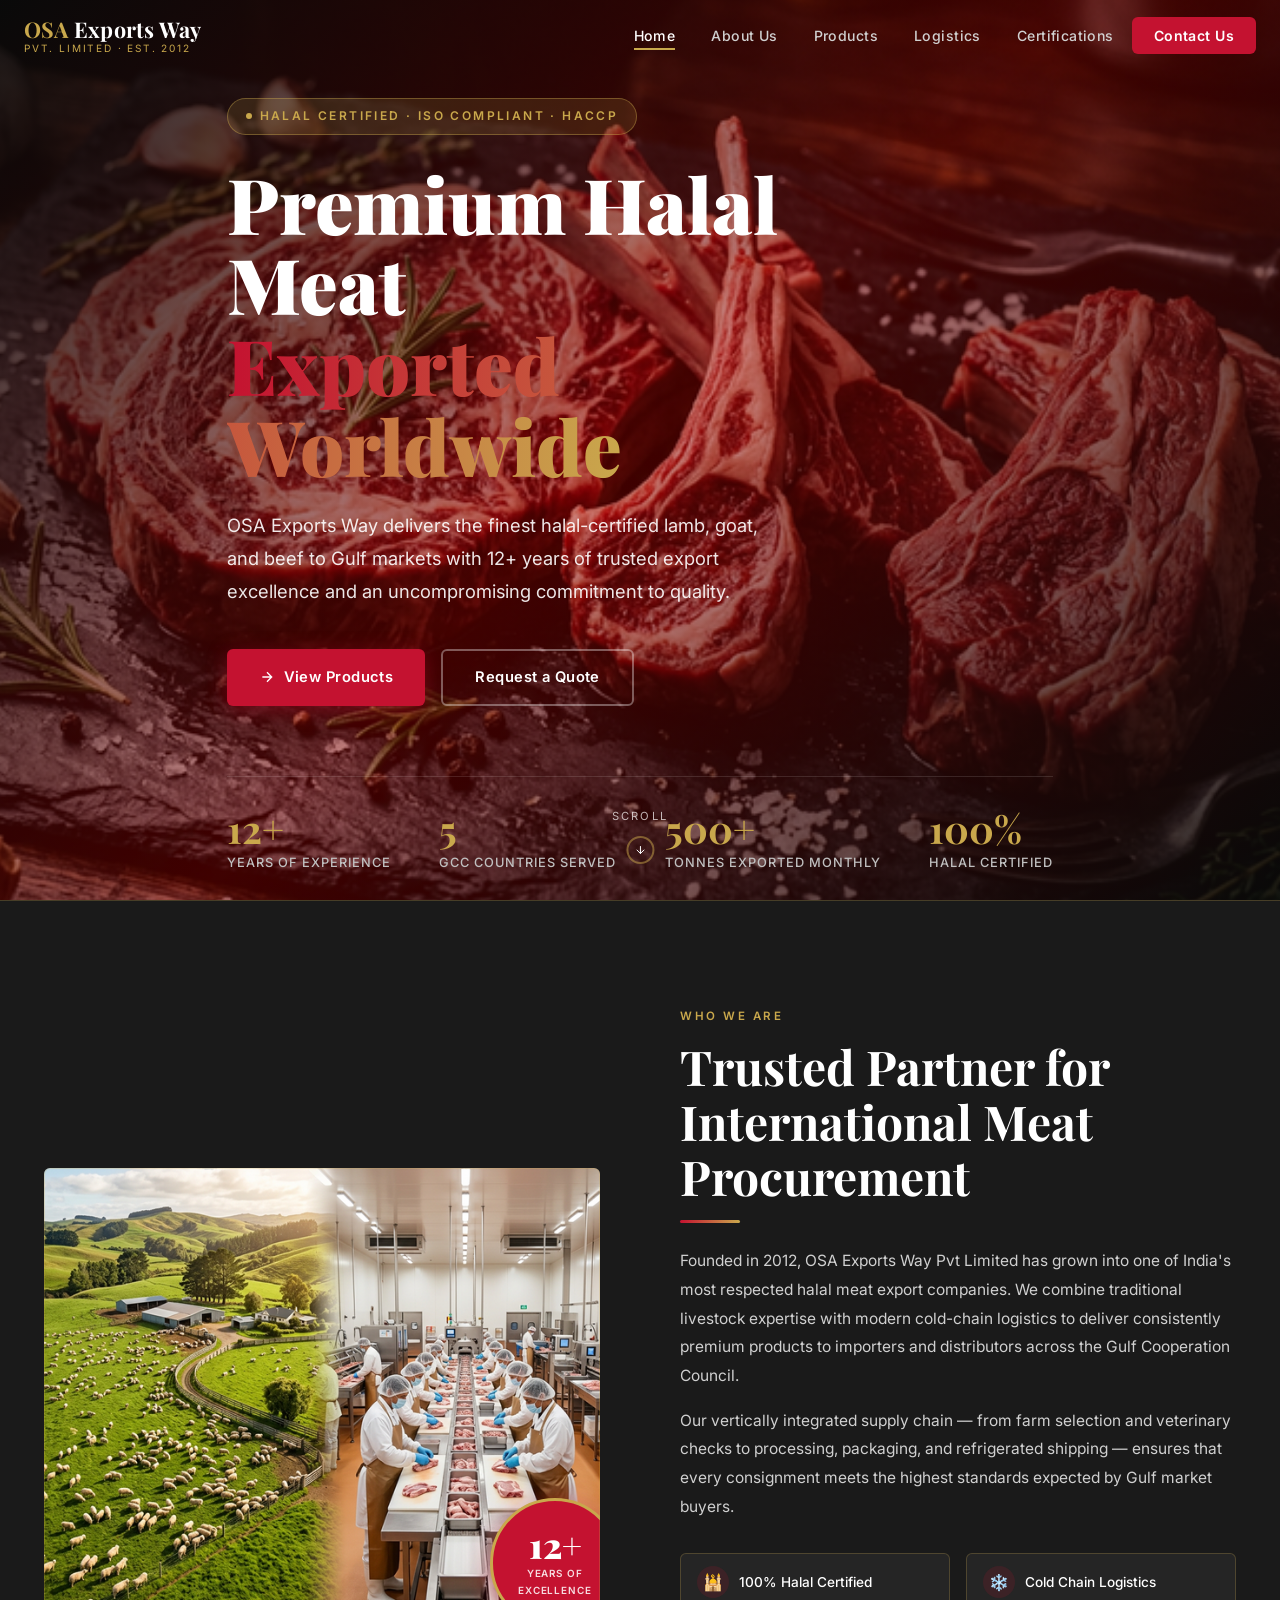
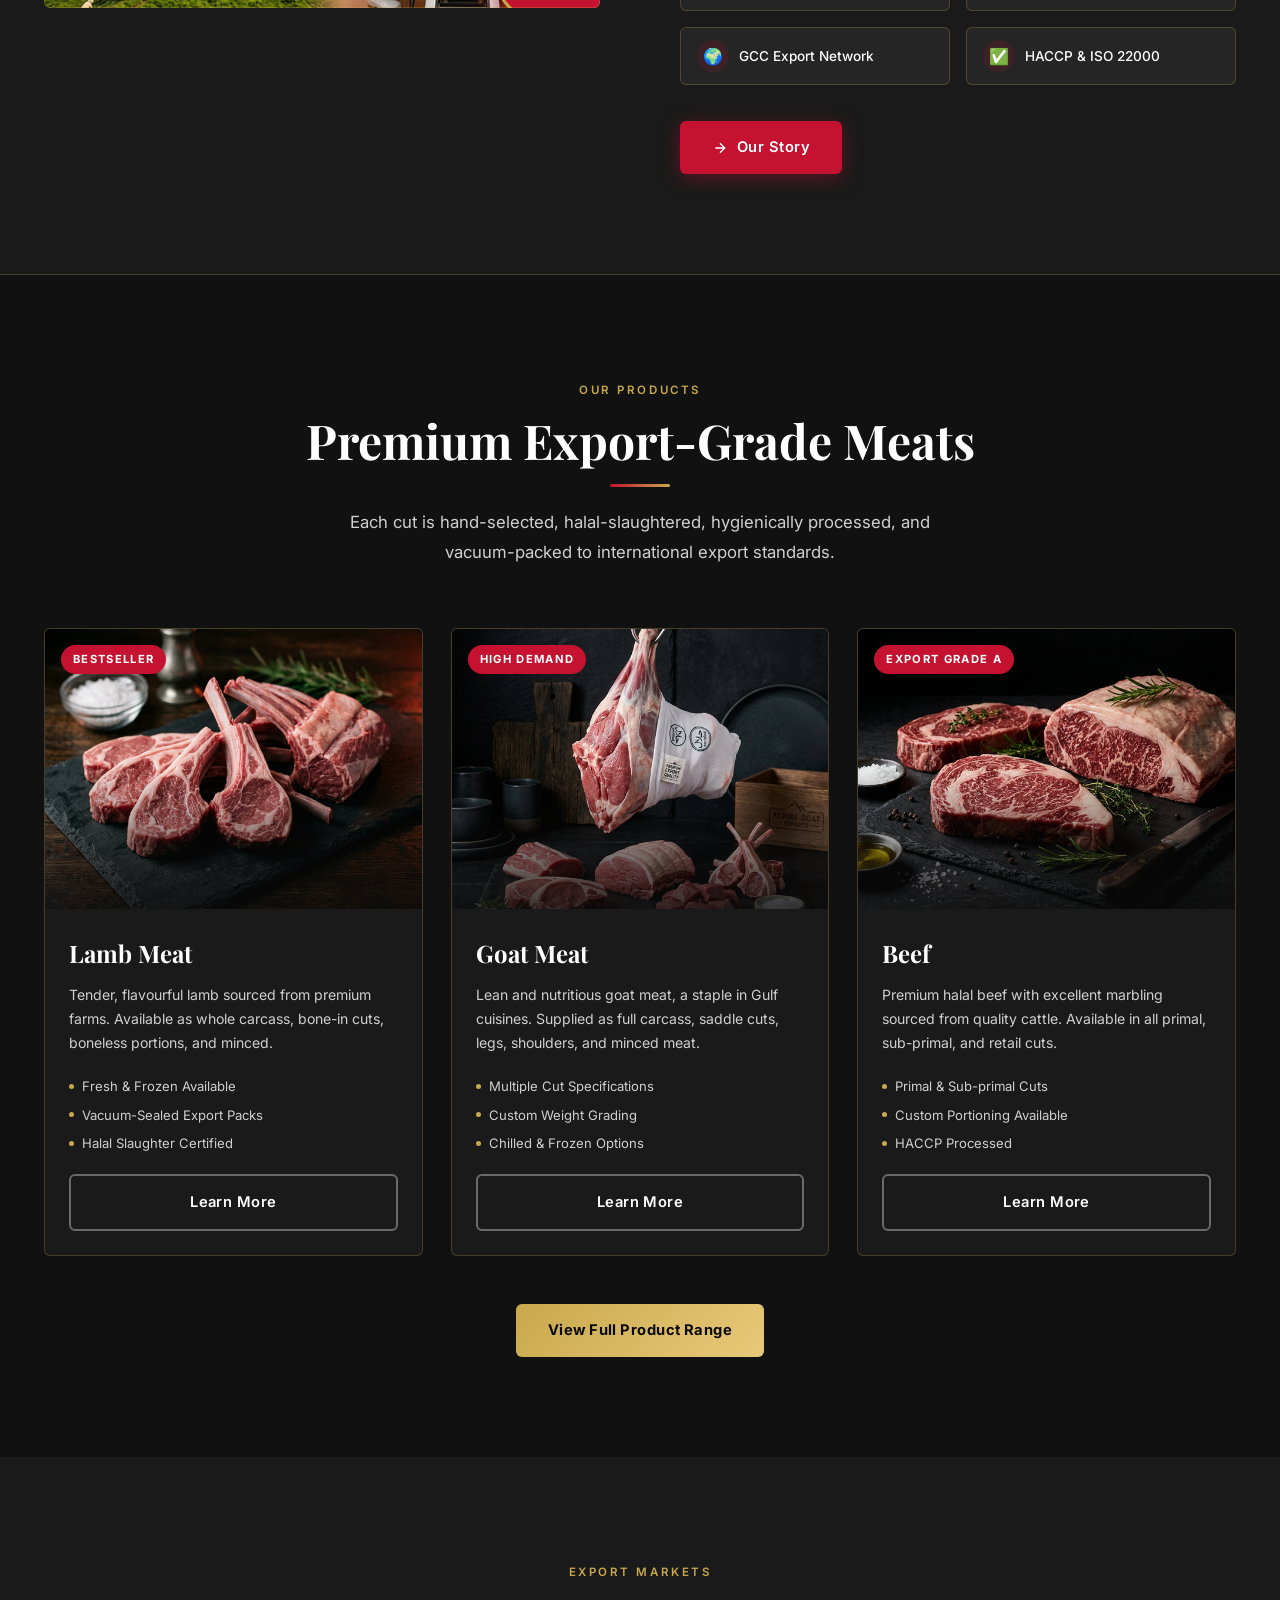
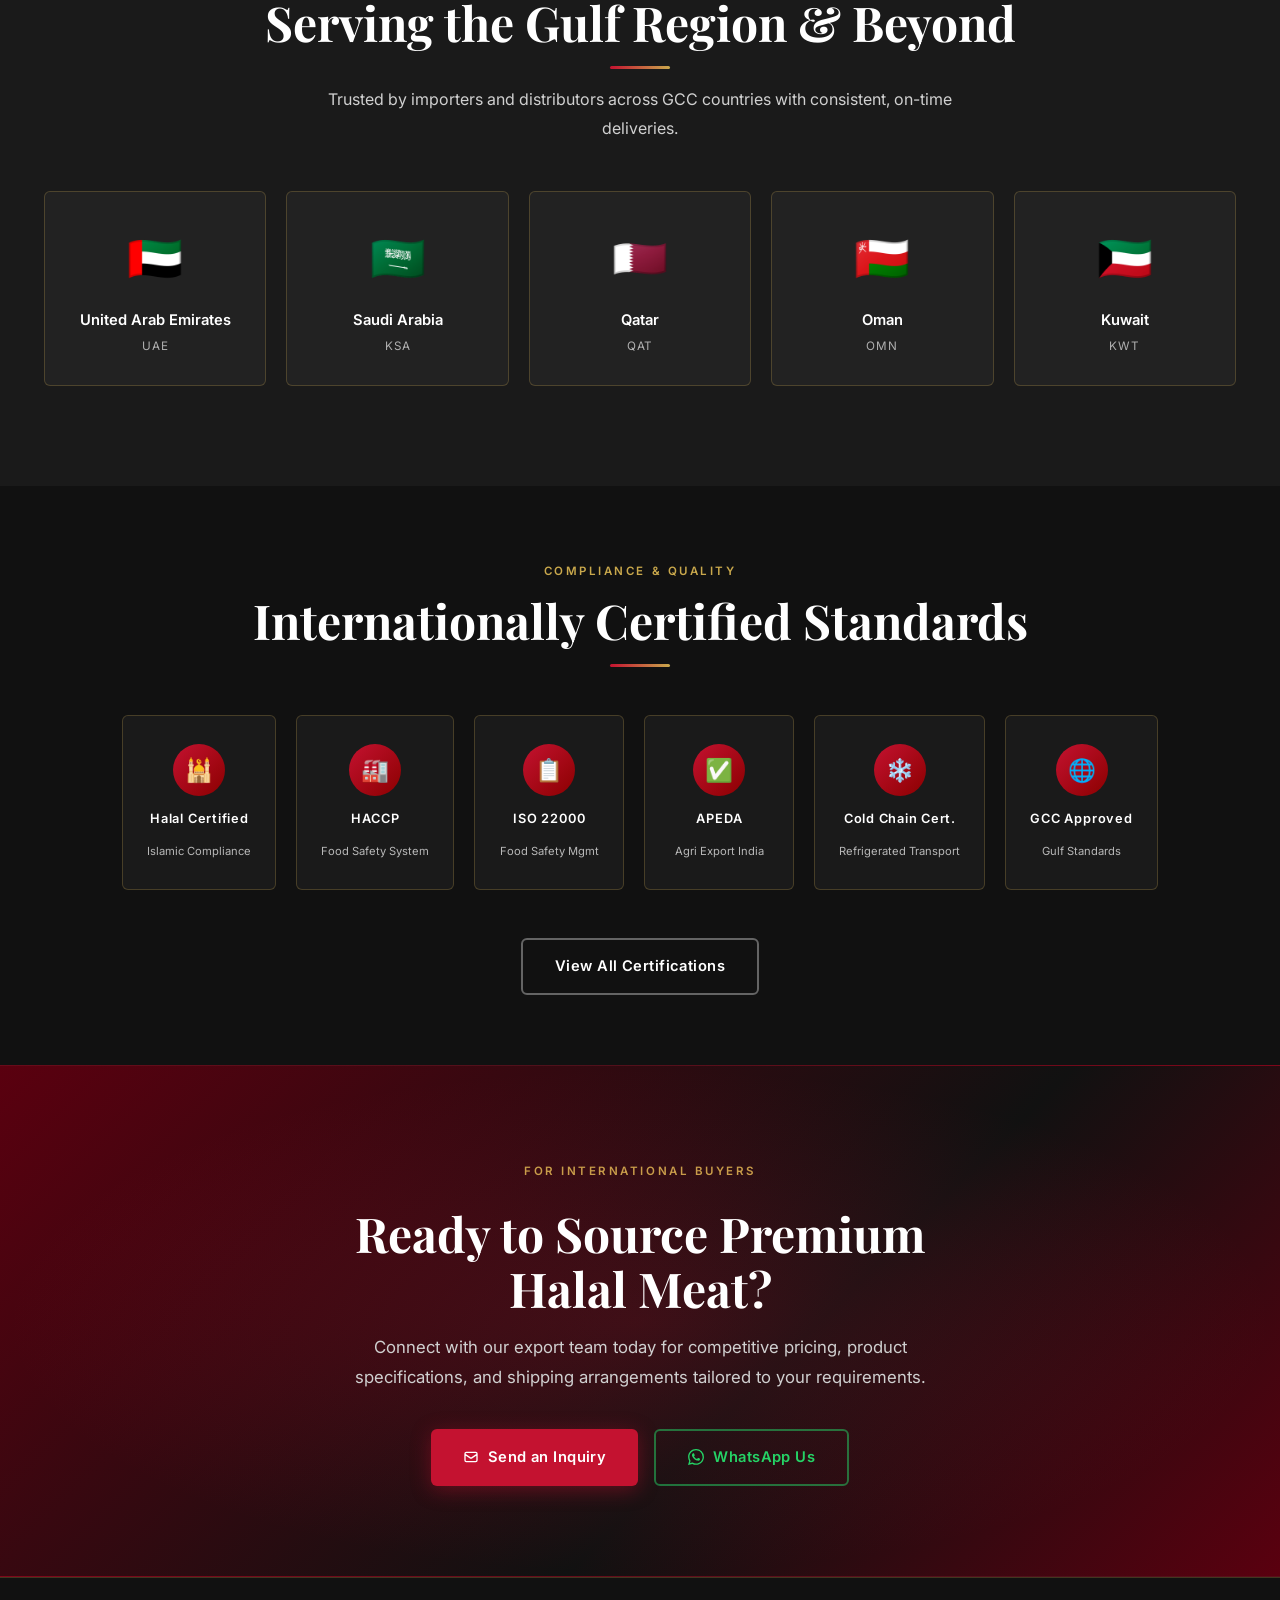
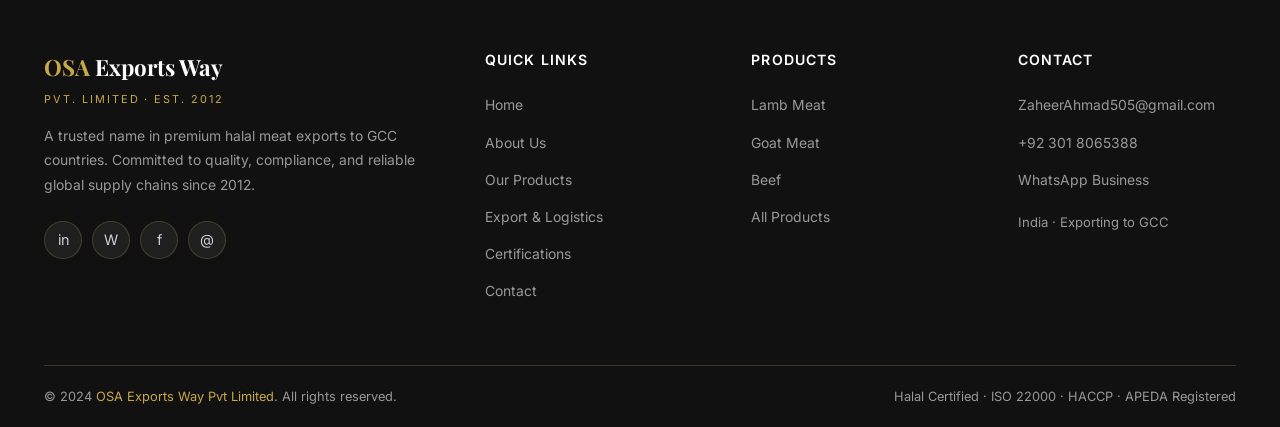
==== Site/index.html @ da5da412 "Add files via upload" ====
<!doctype html>
<html lang="en">
  <head>
    <meta charset="UTF-8" />
    <meta name="viewport" content="width=device-width, initial-scale=1.0" />
    <title>OSA Exports Way Pvt Limited — Premium Halal Meat Exporters</title>
    <meta
      name="description"
      content="OSA Exports Way Pvt Limited is a leading halal meat exporter supplying premium quality lamb, goat, and beef to UAE, Saudi Arabia, Qatar, Oman and Kuwait for over 12 years."
    />
    <meta
      name="keywords"
      content="halal meat export, lamb export, goat meat, beef export, meat exporter India, Gulf countries meat, UAE meat supplier, halal certified"
    />
    <link rel="canonical" href="https://osaexportsway.com/" />
    <link rel="stylesheet" href="css/style.css" />
  </head>
  <body>
    <!-- ══ NAVIGATION ══ -->
    <nav class="navbar" id="navbar">
      <div class="nav-inner">
        <a href="index.html" class="nav-logo">
          <span class="nav-logo-main"><span>OSA</span> Exports Way</span>
          <span class="nav-logo-sub">Pvt. Limited · Est. 2012</span>
        </a>
        <ul class="nav-links" id="navLinks">
          <li><a href="index.html" class="active">Home</a></li>
          <li><a href="about.html">About Us</a></li>
          <li><a href="products.html">Products</a></li>
          <li><a href="logistics.html">Logistics</a></li>
          <li><a href="certifications.html">Certifications</a></li>
          <li><a href="contact.html" class="nav-cta">Contact Us</a></li>
        </ul>
        <button
          class="nav-toggle"
          id="navToggle"
          aria-label="Toggle navigation"
        >
          <span></span><span></span><span></span>
        </button>
      </div>
    </nav>

    <!-- ══ HERO ══ -->
    <section class="hero" id="home">
      <div class="hero-bg"></div>
      <div class="hero-overlay"></div>
      <div class="hero-content">
        <div class="hero-badge">Halal Certified · ISO Compliant · HACCP</div>
        <h1 class="hero-title">
          Premium Halal Meat<br /><em>Exported Worldwide</em>
        </h1>
        <p class="hero-description">
          OSA Exports Way delivers the finest halal-certified lamb, goat, and
          beef to Gulf markets with 12+ years of trusted export excellence and
          an uncompromising commitment to quality.
        </p>
        <div class="hero-actions">
          <a href="products.html" class="btn btn-primary">
            <svg
              viewBox="0 0 24 24"
              fill="none"
              stroke="currentColor"
              stroke-width="2"
            >
              <path d="M5 12h14M12 5l7 7-7 7" />
            </svg>
            View Products
          </a>
          <a href="contact.html" class="btn btn-outline">Request a Quote</a>
        </div>
        <div class="hero-stats">
          <div>
            <div class="hero-stat-number">
              <span data-count="12" data-suffix="+">12+</span>
            </div>
            <div class="hero-stat-label">Years of Experience</div>
          </div>
          <div>
            <div class="hero-stat-number">
              <span data-count="5" data-suffix="">5</span>
            </div>
            <div class="hero-stat-label">GCC Countries Served</div>
          </div>
          <div>
            <div class="hero-stat-number">
              <span data-count="500" data-suffix="+">500+</span>
            </div>
            <div class="hero-stat-label">Tonnes Exported Monthly</div>
          </div>
          <div>
            <div class="hero-stat-number">
              <span data-count="100" data-suffix="%">100%</span>
            </div>
            <div class="hero-stat-label">Halal Certified</div>
          </div>
        </div>
      </div>
      <div class="hero-scroll">
        <span>Scroll</span>
        <div class="scroll-arrow">
          <svg viewBox="0 0 24 24">
            <path
              d="M12 5v14M5 12l7 7 7-7"
              stroke="currentColor"
              stroke-width="2"
              fill="none"
              stroke-linecap="round"
            />
          </svg>
        </div>
      </div>
    </section>

    <!-- ══ ABOUT STRIP ══ -->
    <section class="about-strip section-pad">
      <div class="container">
        <div class="about-strip-inner">
          <div class="about-strip-img fade-up">
            <img
              src="images/about.png"
              alt="OSA Exports Way livestock farm and processing facility"
              loading="lazy"
            />
            <div class="about-strip-badge">
              <div class="badge-number">12+</div>
              <div class="badge-text">Years of<br />Excellence</div>
            </div>
          </div>
          <div class="fade-up">
            <span class="section-label">Who We Are</span>
            <h2 class="section-title">
              Trusted Partner for International Meat Procurement
            </h2>
            <div class="gold-divider left"></div>
            <p
              style="
                margin-top: 24px;
                color: var(--light-gray);
                line-height: 1.85;
                font-size: 0.97rem;
              "
            >
              Founded in 2012, OSA Exports Way Pvt Limited has grown into one of
              India's most respected halal meat export companies. We combine
              traditional livestock expertise with modern cold-chain logistics
              to deliver consistently premium products to importers and
              distributors across the Gulf Cooperation Council.
            </p>
            <p
              style="
                margin-top: 16px;
                color: var(--light-gray);
                line-height: 1.85;
                font-size: 0.97rem;
              "
            >
              Our vertically integrated supply chain — from farm selection and
              veterinary checks to processing, packaging, and refrigerated
              shipping — ensures that every consignment meets the highest
              standards expected by Gulf market buyers.
            </p>
            <div class="about-strip-features" style="margin-top: 32px">
              <div class="feature-chip">
                <div class="feature-chip-icon">🕌</div>
                100% Halal Certified
              </div>
              <div class="feature-chip">
                <div class="feature-chip-icon">❄️</div>
                Cold Chain Logistics
              </div>
              <div class="feature-chip">
                <div class="feature-chip-icon">🌍</div>
                GCC Export Network
              </div>
              <div class="feature-chip">
                <div class="feature-chip-icon">✅</div>
                HACCP &amp; ISO 22000
              </div>
            </div>
            <a
              href="about.html"
              class="btn btn-primary"
              style="margin-top: 36px"
            >
              <svg
                viewBox="0 0 24 24"
                fill="none"
                stroke="currentColor"
                stroke-width="2"
                width="16"
                height="16"
              >
                <path d="M5 12h14M12 5l7 7-7 7" />
              </svg>
              Our Story
            </a>
          </div>
        </div>
      </div>
    </section>

    <!-- ══ PRODUCTS PREVIEW ══ -->
    <section class="products-section section-pad">
      <div class="container">
        <div class="text-center fade-up">
          <span class="section-label">Our Products</span>
          <h2 class="section-title">Premium Export-Grade Meats</h2>
          <div class="gold-divider"></div>
          <p class="section-subtitle">
            Each cut is hand-selected, halal-slaughtered, hygienically
            processed, and vacuum-packed to international export standards.
          </p>
        </div>
        <div class="products-grid">
          <div class="product-card fade-up">
            <div class="product-card-img">
              <img
                src="images/product_lamb.png"
                alt="Premium Export Lamb Meat"
                loading="lazy"
              />
              <div class="product-card-overlay"></div>
              <div class="product-card-tag">Bestseller</div>
            </div>
            <div class="product-card-body">
              <h3 class="product-card-title">Lamb Meat</h3>
              <p class="product-card-desc">
                Tender, flavourful lamb sourced from premium farms. Available as
                whole carcass, bone-in cuts, boneless portions, and minced.
              </p>
              <div class="product-card-specs">
                <div class="spec-item">
                  <div class="spec-dot"></div>
                  Fresh &amp; Frozen Available
                </div>
                <div class="spec-item">
                  <div class="spec-dot"></div>
                  Vacuum-Sealed Export Packs
                </div>
                <div class="spec-item">
                  <div class="spec-dot"></div>
                  Halal Slaughter Certified
                </div>
              </div>
              <a
                href="products.html#lamb"
                class="btn btn-outline"
                style="width: 100%; justify-content: center"
                >Learn More</a
              >
            </div>
          </div>
          <div class="product-card fade-up">
            <div class="product-card-img">
              <img
                src="images/product_goat.png"
                alt="Premium Export Goat Meat"
                loading="lazy"
              />
              <div class="product-card-overlay"></div>
              <div class="product-card-tag">High Demand</div>
            </div>
            <div class="product-card-body">
              <h3 class="product-card-title">Goat Meat</h3>
              <p class="product-card-desc">
                Lean and nutritious goat meat, a staple in Gulf cuisines.
                Supplied as full carcass, saddle cuts, legs, shoulders, and
                minced meat.
              </p>
              <div class="product-card-specs">
                <div class="spec-item">
                  <div class="spec-dot"></div>
                  Multiple Cut Specifications
                </div>
                <div class="spec-item">
                  <div class="spec-dot"></div>
                  Custom Weight Grading
                </div>
                <div class="spec-item">
                  <div class="spec-dot"></div>
                  Chilled &amp; Frozen Options
                </div>
              </div>
              <a
                href="products.html#goat"
                class="btn btn-outline"
                style="width: 100%; justify-content: center"
                >Learn More</a
              >
            </div>
          </div>
          <div class="product-card fade-up">
            <div class="product-card-img">
              <img
                src="images/product_beef.png"
                alt="Premium Export Beef"
                loading="lazy"
              />
              <div class="product-card-overlay"></div>
              <div class="product-card-tag">Export Grade A</div>
            </div>
            <div class="product-card-body">
              <h3 class="product-card-title">Beef</h3>
              <p class="product-card-desc">
                Premium halal beef with excellent marbling sourced from quality
                cattle. Available in all primal, sub-primal, and retail cuts.
              </p>
              <div class="product-card-specs">
                <div class="spec-item">
                  <div class="spec-dot"></div>
                  Primal &amp; Sub-primal Cuts
                </div>
                <div class="spec-item">
                  <div class="spec-dot"></div>
                  Custom Portioning Available
                </div>
                <div class="spec-item">
                  <div class="spec-dot"></div>
                  HACCP Processed
                </div>
              </div>
              <a
                href="products.html#beef"
                class="btn btn-outline"
                style="width: 100%; justify-content: center"
                >Learn More</a
              >
            </div>
          </div>
        </div>
        <div class="text-center" style="margin-top: 48px">
          <a href="products.html" class="btn btn-gold"
            >View Full Product Range</a
          >
        </div>
      </div>
    </section>

    <!-- ══ EXPORT DESTINATIONS ══ -->
    <section class="destinations-section section-pad">
      <div class="container">
        <div class="text-center fade-up">
          <span class="section-label">Export Markets</span>
          <h2 class="section-title">Serving the Gulf Region &amp; Beyond</h2>
          <div class="gold-divider"></div>
          <p
            class="section-subtitle destinations-intro"
            style="margin-top: 16px"
          >
            Trusted by importers and distributors across GCC countries with
            consistent, on-time deliveries.
          </p>
        </div>
        <div class="destinations-grid">
          <div class="dest-card fade-up">
            <div class="dest-flag">🇦🇪</div>
            <div class="dest-name">United Arab Emirates</div>
            <div class="dest-label">UAE</div>
          </div>
          <div class="dest-card fade-up">
            <div class="dest-flag">🇸🇦</div>
            <div class="dest-name">Saudi Arabia</div>
            <div class="dest-label">KSA</div>
          </div>
          <div class="dest-card fade-up">
            <div class="dest-flag">🇶🇦</div>
            <div class="dest-name">Qatar</div>
            <div class="dest-label">QAT</div>
          </div>
          <div class="dest-card fade-up">
            <div class="dest-flag">🇴🇲</div>
            <div class="dest-name">Oman</div>
            <div class="dest-label">OMN</div>
          </div>
          <div class="dest-card fade-up">
            <div class="dest-flag">🇰🇼</div>
            <div class="dest-name">Kuwait</div>
            <div class="dest-label">KWT</div>
          </div>
        </div>
      </div>
    </section>

    <!-- ══ CERTIFICATIONS ══ -->
    <section class="certs-strip">
      <div class="container">
        <div class="text-center fade-up">
          <span class="section-label">Compliance &amp; Quality</span>
          <h2 class="section-title">Internationally Certified Standards</h2>
          <div class="gold-divider"></div>
        </div>
        <div class="certs-items">
          <div class="cert-item fade-up">
            <div class="cert-icon">🕌</div>
            <div class="cert-name">Halal Certified</div>
            <div class="cert-sub">Islamic Compliance</div>
          </div>
          <div class="cert-item fade-up">
            <div class="cert-icon">🏭</div>
            <div class="cert-name">HACCP</div>
            <div class="cert-sub">Food Safety System</div>
          </div>
          <div class="cert-item fade-up">
            <div class="cert-icon">📋</div>
            <div class="cert-name">ISO 22000</div>
            <div class="cert-sub">Food Safety Mgmt</div>
          </div>
          <div class="cert-item fade-up">
            <div class="cert-icon">✅</div>
            <div class="cert-name">APEDA</div>
            <div class="cert-sub">Agri Export India</div>
          </div>
          <div class="cert-item fade-up">
            <div class="cert-icon">❄️</div>
            <div class="cert-name">Cold Chain Cert.</div>
            <div class="cert-sub">Refrigerated Transport</div>
          </div>
          <div class="cert-item fade-up">
            <div class="cert-icon">🌐</div>
            <div class="cert-name">GCC Approved</div>
            <div class="cert-sub">Gulf Standards</div>
          </div>
        </div>
        <div class="text-center" style="margin-top: 48px">
          <a href="certifications.html" class="btn btn-outline"
            >View All Certifications</a
          >
        </div>
      </div>
    </section>

    <!-- ══ CTA BANNER ══ -->
    <section class="cta-banner">
      <div class="container">
        <span class="section-label">For International Buyers</span>
        <h2 class="section-title" style="max-width: 640px; margin: 12px auto 0">
          Ready to Source Premium Halal Meat?
        </h2>
        <p class="section-subtitle" style="margin-top: 16px">
          Connect with our export team today for competitive pricing, product
          specifications, and shipping arrangements tailored to your
          requirements.
        </p>
        <div class="cta-actions">
          <a href="contact.html" class="btn btn-primary">
            <svg
              viewBox="0 0 24 24"
              fill="none"
              stroke="currentColor"
              stroke-width="2"
              width="16"
              height="16"
            >
              <path
                d="M3 8l7.89 5.26a2 2 0 002.22 0L21 8M5 19h14a2 2 0 002-2V7a2 2 0 00-2-2H5a2 2 0 00-2 2v10a2 2 0 002 2z"
              />
            </svg>
            Send an Inquiry
          </a>
          <a
            href="https://wa.me/923018065388"
            target="_blank"
            rel="noopener"
            class="btn btn-outline"
            style="border-color: rgba(37, 211, 102, 0.5); color: #25d366"
          >
            <svg viewBox="0 0 24 24" fill="currentColor" width="16" height="16">
              <path
                d="M17.472 14.382c-.297-.149-1.758-.867-2.03-.967-.273-.099-.471-.148-.67.15-.197.297-.767.966-.94 1.164-.173.199-.347.223-.644.075-.297-.15-1.255-.463-2.39-1.475-.883-.788-1.48-1.761-1.653-2.059-.173-.297-.018-.458.13-.606.134-.133.298-.347.446-.52.149-.174.198-.298.298-.497.099-.198.05-.371-.025-.52-.075-.149-.669-1.612-.916-2.207-.242-.579-.487-.5-.669-.51a12.8 12.8 0 00-.57-.01c-.198 0-.52.074-.792.372-.272.297-1.04 1.016-1.04 2.479 0 1.462 1.065 2.875 1.213 3.074.149.198 2.096 3.2 5.077 4.487.709.306 1.262.489 1.694.625.712.227 1.36.195 1.871.118.571-.085 1.758-.719 2.006-1.413.248-.694.248-1.289.173-1.413-.074-.124-.272-.198-.57-.347m-5.421 7.403h-.004a9.87 9.87 0 01-5.031-1.378l-.361-.214-3.741.982.998-3.648-.235-.374a9.86 9.86 0 01-1.51-5.26c.001-5.45 4.436-9.884 9.888-9.884 2.64 0 5.122 1.03 6.988 2.898a9.825 9.825 0 012.893 6.994c-.003 5.45-4.437 9.884-9.885 9.884m8.413-18.297A11.815 11.815 0 0012.05 0C5.495 0 .16 5.335.157 11.892c0 2.096.547 4.142 1.588 5.945L.057 24l6.305-1.654a11.882 11.882 0 005.683 1.448h.005c6.554 0 11.89-5.335 11.893-11.893a11.821 11.821 0 00-3.48-8.413z"
              />
            </svg>
            WhatsApp Us
          </a>
        </div>
      </div>
    </section>

    <!-- ══ FOOTER ══ -->
    <footer class="footer">
      <div class="container">
        <div class="footer-grid">
          <div>
            <div class="footer-brand-name"><span>OSA</span> Exports Way</div>
            <div class="footer-brand-tag">Pvt. Limited · Est. 2012</div>
            <p class="footer-brand-desc">
              A trusted name in premium halal meat exports to GCC countries.
              Committed to quality, compliance, and reliable global supply
              chains since 2012.
            </p>
            <div class="footer-social">
              <a href="#" class="social-btn" aria-label="LinkedIn">in</a>
              <a href="#" class="social-btn" aria-label="WhatsApp">W</a>
              <a href="#" class="social-btn" aria-label="Facebook">f</a>
              <a href="#" class="social-btn" aria-label="Email">@</a>
            </div>
          </div>
          <div>
            <div class="footer-col-title">Quick Links</div>
            <ul class="footer-col-links">
              <li><a href="index.html">Home</a></li>
              <li><a href="about.html">About Us</a></li>
              <li><a href="products.html">Our Products</a></li>
              <li><a href="logistics.html">Export &amp; Logistics</a></li>
              <li><a href="certifications.html">Certifications</a></li>
              <li><a href="contact.html">Contact</a></li>
            </ul>
          </div>
          <div>
            <div class="footer-col-title">Products</div>
            <ul class="footer-col-links">
              <li><a href="products.html#lamb">Lamb Meat</a></li>
              <li><a href="products.html#goat">Goat Meat</a></li>
              <li><a href="products.html#beef">Beef</a></li>
              <li><a href="products.html">All Products</a></li>
            </ul>
          </div>
          <div>
            <div class="footer-col-title">Contact</div>
            <ul class="footer-col-links">
              <li>
                <a href="mailto:ZaheerAhmad505@gmail.com"
                  >ZaheerAhmad505@gmail.com</a
                >
              </li>
              <li><a href="tel:+923018065388">+92 301 8065388</a></li>
              <li>
                <a
                  href="https://wa.me/923018065388"
                  target="_blank"
                  rel="noopener"
                  >WhatsApp Business</a
                >
              </li>
              <li
                style="color: var(--gray); font-size: 0.82rem; margin-top: 8px"
              >
                India · Exporting to GCC
              </li>
            </ul>
          </div>
        </div>
        <div class="footer-bottom">
          <div class="footer-bottom-text">
            © 2024 <span>OSA Exports Way Pvt Limited</span>. All rights
            reserved.
          </div>
          <div class="footer-bottom-text">
            Halal Certified · ISO 22000 · HACCP · APEDA Registered
          </div>
        </div>
      </div>
    </footer>

    <script src="js/main.js"></script>
  </body>
</html>
---- Site/css/style.css ----
/* ============================================================
   OSA EXPORTS WAY PVT LIMITED — Master Stylesheet
   Colors: Deep Red #8B0000 / #C41230, Black #0A0A0A,
           White #FFFFFF, Gold #C9A84C
   ============================================================ */

/* ── Google Fonts ── */
@import url('https://fonts.googleapis.com/css2?family=Playfair+Display:wght@400;600;700;900&family=Inter:wght@300;400;500;600;700&display=swap');

/* ── CSS Variables ── */
:root {
  --red:        #C41230;
  --red-dark:   #8B0000;
  --red-deeper: #5a000f;
  --gold:       #C9A84C;
  --gold-light: #e8c97a;
  --black:      #0A0A0A;
  --dark:       #111111;
  --dark2:      #1a1a1a;
  --dark3:      #222222;
  --mid:        #333333;
  --gray:       #999999;
  --light-gray: #d0d0d0;
  --white:      #FFFFFF;
  --off-white:  #f8f5f0;
  --border:     rgba(201,168,76,0.25);

  --font-display: 'Playfair Display', Georgia, serif;
  --font-body:    'Inter', sans-serif;

  --transition:   0.35s cubic-bezier(0.4, 0, 0.2, 1);
  --shadow-lg:    0 20px 60px rgba(0,0,0,0.5);
  --shadow-card:  0 8px 32px rgba(0,0,0,0.35);
  --radius:       6px;
  --max-width:    1240px;
}

/* ── Reset & Base ── */
*, *::before, *::after { box-sizing: border-box; margin: 0; padding: 0; }
html { scroll-behavior: smooth; font-size: 16px; }
body {
  font-family: var(--font-body);
  background: var(--black);
  color: var(--white);
  line-height: 1.7;
  overflow-x: hidden;
}
img { display: block; max-width: 100%; }
a { text-decoration: none; color: inherit; }
ul { list-style: none; }
button { border: none; cursor: pointer; font-family: inherit; }
input, textarea, select { font-family: inherit; }

/* ── Scrollbar ── */
::-webkit-scrollbar { width: 6px; }
::-webkit-scrollbar-track { background: var(--dark); }
::-webkit-scrollbar-thumb { background: var(--red); border-radius: 3px; }

/* ── Selection ── */
::selection { background: var(--red); color: var(--white); }

/* ── Utility ── */
.container { max-width: var(--max-width); margin: 0 auto; padding: 0 24px; }
.section-pad { padding: 100px 0; }
.section-pad-sm { padding: 60px 0; }
.text-center { text-align: center; }
.text-gold { color: var(--gold); }
.text-red { color: var(--red); }
.sr-only { position: absolute; width: 1px; height: 1px; overflow: hidden; clip: rect(0,0,0,0); }

/* ── Gold Divider ── */
.gold-divider {
  width: 60px; height: 3px;
  background: linear-gradient(90deg, var(--red), var(--gold));
  margin: 16px auto 0;
  border-radius: 2px;
}
.gold-divider.left { margin: 16px 0 0; }

/* ── Section Headers ── */
.section-label {
  display: inline-block;
  font-size: 0.72rem;
  font-weight: 600;
  letter-spacing: 0.22em;
  text-transform: uppercase;
  color: var(--gold);
  margin-bottom: 12px;
}
.section-title {
  font-family: var(--font-display);
  font-size: clamp(2rem, 4vw, 3rem);
  font-weight: 700;
  line-height: 1.15;
  color: var(--white);
}
.section-subtitle {
  font-size: 1.05rem;
  color: var(--light-gray);
  max-width: 640px;
  margin: 20px auto 0;
  line-height: 1.8;
}

/* ─────────────────────────────────────────
   NAVIGATION
────────────────────────────────────────── */
.navbar {
  position: fixed; top: 0; left: 0; right: 0; z-index: 1000;
  padding: 0 24px;
  transition: background var(--transition), box-shadow var(--transition);
}
.navbar.scrolled {
  background: rgba(10,10,10,0.97);
  box-shadow: 0 2px 20px rgba(0,0,0,0.5);
  backdrop-filter: blur(12px);
}
.nav-inner {
  max-width: var(--max-width);
  margin: 0 auto;
  display: flex;
  align-items: center;
  justify-content: space-between;
  height: 72px;
}
.nav-logo {
  display: flex; flex-direction: column;
  line-height: 1;
}
.nav-logo-main {
  font-family: var(--font-display);
  font-size: 1.35rem;
  font-weight: 700;
  color: var(--white);
  letter-spacing: 0.01em;
}
.nav-logo-main span { color: var(--gold); }
.nav-logo-sub {
  font-size: 0.63rem;
  letter-spacing: 0.18em;
  text-transform: uppercase;
  color: var(--gold);
  margin-top: 3px;
}
.nav-links {
  display: flex; gap: 0; align-items: center;
}
.nav-links a {
  padding: 8px 18px;
  font-size: 0.88rem;
  font-weight: 500;
  letter-spacing: 0.03em;
  color: var(--light-gray);
  position: relative;
  transition: color var(--transition);
}
.nav-links a::after {
  content: '';
  position: absolute; bottom: 2px; left: 18px; right: 18px; height: 2px;
  background: var(--gold);
  transform: scaleX(0);
  transition: transform var(--transition);
}
.nav-links a:hover { color: var(--white); }
.nav-links a:hover::after,
.nav-links a.active::after { transform: scaleX(1); }
.nav-links a.active { color: var(--white); }
.nav-cta {
  background: var(--red);
  color: var(--white) !important;
  padding: 10px 22px !important;
  border-radius: var(--radius);
  font-weight: 600 !important;
  transition: background var(--transition) !important;
}
.nav-cta:hover { background: var(--red-dark) !important; }
.nav-cta::after { display: none !important; }
.nav-toggle {
  display: none;
  flex-direction: column; gap: 5px;
  background: transparent; padding: 6px;
  border-radius: 4px;
}
.nav-toggle span {
  display: block; width: 24px; height: 2px;
  background: var(--white);
  border-radius: 2px;
  transition: var(--transition);
}

/* ─────────────────────────────────────────
   HERO
────────────────────────────────────────── */
.hero {
  position: relative;
  min-height: 100vh;
  display: flex; align-items: center;
  overflow: hidden;
}
.hero-bg {
  position: absolute; inset: 0;
  background-image: url('../images/hero_meat.png');
  background-size: cover;
  background-position: center;
  transform: scale(1.05);
  animation: heroZoom 18s ease-in-out infinite alternate;
}
@keyframes heroZoom {
  from { transform: scale(1.05); }
  to   { transform: scale(1.15); }
}
.hero-overlay {
  position: absolute; inset: 0;
  background: linear-gradient(
    135deg,
    rgba(10,10,10,0.92) 0%,
    rgba(140,0,0,0.45) 50%,
    rgba(10,10,10,0.88) 100%
  );
}
.hero-content {
  position: relative; z-index: 2;
  max-width: var(--max-width);
  margin: 0 auto; padding: 0 24px;
  padding-top: 72px;
}
.hero-badge {
  display: inline-flex; align-items: center; gap: 8px;
  background: rgba(201,168,76,0.15);
  border: 1px solid rgba(201,168,76,0.4);
  padding: 7px 18px;
  border-radius: 30px;
  font-size: 0.75rem;
  font-weight: 600;
  letter-spacing: 0.2em;
  text-transform: uppercase;
  color: var(--gold);
  margin-bottom: 28px;
  animation: fadeUp 0.8s ease both;
}
.hero-badge::before {
  content: '';
  display: inline-block; width: 6px; height: 6px;
  background: var(--gold);
  border-radius: 50%;
}
.hero-title {
  font-family: var(--font-display);
  font-size: clamp(2.6rem, 6vw, 5rem);
  font-weight: 900;
  line-height: 1.05;
  color: var(--white);
  max-width: 720px;
  animation: fadeUp 0.8s 0.15s ease both;
}
.hero-title em {
  font-style: normal;
  background: linear-gradient(90deg, var(--red) 0%, var(--gold) 100%);
  -webkit-background-clip: text;
  background-clip: text;
  -webkit-text-fill-color: transparent;
}
.hero-description {
  font-size: 1.15rem;
  color: rgba(255,255,255,0.90);
  max-width: 540px;
  margin: 24px 0 40px;
  line-height: 1.8;
  animation: fadeUp 0.8s 0.3s ease both;
}
.hero-actions {
  display: flex; gap: 16px; flex-wrap: wrap;
  animation: fadeUp 0.8s 0.45s ease both;
}
.hero-stats {
  display: flex; gap: 48px; flex-wrap: wrap;
  margin-top: 70px;
  padding-top: 32px;
  border-top: 1px solid rgba(255,255,255,0.12);
  animation: fadeUp 0.8s 0.6s ease both;
}
.hero-stat-number {
  font-family: var(--font-display);
  font-size: 2.4rem;
  font-weight: 700;
  color: var(--gold);
  line-height: 1;
}
.hero-stat-label {
  font-size: 0.8rem;
  font-weight: 500;
  letter-spacing: 0.08em;
  text-transform: uppercase;
  color: #c0c0c0;
  margin-top: 5px;
}
.hero-scroll {
  position: absolute; bottom: 36px; left: 50%;
  transform: translateX(-50%);
  display: flex; flex-direction: column; align-items: center; gap: 10px;
  z-index: 2;
  animation: fadeIn 1s 1s ease both;
}
.hero-scroll span {
  font-size: 0.7rem; letter-spacing: 0.18em; text-transform: uppercase;
  color: rgba(255,255,255,0.7);
}
.scroll-arrow {
  width: 28px; height: 28px;
  border: 2px solid rgba(201,168,76,0.5);
  border-radius: 50%;
  display: flex; align-items: center; justify-content: center;
  animation: bounce 2s ease-in-out infinite;
}
.scroll-arrow svg { width: 12px; height: 12px; fill: var(--gold); }
@keyframes bounce {
  0%,100% { transform: translateY(0); }
  50%      { transform: translateY(6px); }
}

/* ─────────────────────────────────────────
   BUTTONS
────────────────────────────────────────── */
.btn {
  display: inline-flex; align-items: center; gap: 9px;
  padding: 14px 32px;
  border-radius: var(--radius);
  font-size: 0.92rem;
  font-weight: 600;
  letter-spacing: 0.03em;
  transition: var(--transition);
  cursor: pointer;
  border: none;
}
.btn-primary {
  background: var(--red);
  color: var(--white);
  box-shadow: 0 4px 20px rgba(196,18,48,0.4);
}
.btn-primary:hover {
  background: var(--red-dark);
  box-shadow: 0 6px 28px rgba(196,18,48,0.6);
  transform: translateY(-2px);
}
.btn-outline {
  background: transparent;
  color: var(--white);
  border: 2px solid rgba(255,255,255,0.35);
}
.btn-outline:hover {
  border-color: var(--gold);
  color: var(--gold);
  transform: translateY(-2px);
}
.btn-gold {
  background: linear-gradient(135deg, var(--gold), var(--gold-light));
  color: var(--black);
  font-weight: 700;
}
.btn-gold:hover {
  box-shadow: 0 6px 28px rgba(201,168,76,0.5);
  transform: translateY(-2px);
}
.btn svg { width: 16px; height: 16px; }

/* ─────────────────────────────────────────
   ABOUT STRIP (Home)
────────────────────────────────────────── */
.about-strip {
  background: var(--dark2);
  border-top: 1px solid var(--border);
  border-bottom: 1px solid var(--border);
}
.about-strip-inner {
  display: grid;
  grid-template-columns: 1fr 1fr;
  gap: 80px;
  align-items: center;
}
.about-strip-img {
  position: relative;
  border-radius: var(--radius);
  overflow: hidden;
  height: 440px;
}
.about-strip-img img {
  width: 100%; height: 100%;
  object-fit: cover;
  transition: transform 0.6s ease;
}
.about-strip-img:hover img { transform: scale(1.04); }
.about-strip-img::after {
  content: '';
  position: absolute; inset: 0;
  border: 1px solid var(--border);
  border-radius: var(--radius);
  pointer-events: none;
}
.about-strip-badge {
  position: absolute; bottom: -20px; right: -20px;
  width: 130px; height: 130px;
  background: var(--red);
  border-radius: 50%;
  display: flex; flex-direction: column;
  align-items: center; justify-content: center;
  text-align: center;
  box-shadow: 0 8px 30px rgba(196,18,48,0.5);
  border: 3px solid var(--gold);
}
.badge-number {
  font-family: var(--font-display);
  font-size: 2.2rem;
  font-weight: 900;
  color: var(--white);
  line-height: 1;
}
.badge-text {
  font-size: 0.62rem;
  font-weight: 600;
  letter-spacing: 0.1em;
  text-transform: uppercase;
  color: rgba(255,255,255,0.85);
  margin-top: 3px;
}
.about-strip-features { margin-top: 32px; display: grid; grid-template-columns: 1fr 1fr; gap: 16px; }
.feature-chip {
  display: flex; align-items: center; gap: 10px;
  background: rgba(255,255,255,0.05);
  border: 1px solid var(--border);
  border-radius: var(--radius);
  padding: 12px 16px;
  font-size: 0.85rem;
  font-weight: 500;
}
.feature-chip-icon {
  width: 32px; height: 32px; flex-shrink: 0;
  background: rgba(196,18,48,0.15);
  border-radius: 50%;
  display: flex; align-items: center; justify-content: center;
  font-size: 1rem;
}

/* ─────────────────────────────────────────
   PRODUCTS GRID
────────────────────────────────────────── */
.products-section { background: var(--dark); }
.products-grid {
  display: grid;
  grid-template-columns: repeat(3, 1fr);
  gap: 28px;
  margin-top: 60px;
}
.product-card {
  position: relative;
  border-radius: var(--radius);
  overflow: hidden;
  background: var(--dark2);
  border: 1px solid var(--border);
  transition: transform var(--transition), box-shadow var(--transition);
}
.product-card:hover {
  transform: translateY(-8px);
  box-shadow: var(--shadow-lg);
}
.product-card-img {
  height: 280px;
  overflow: hidden;
  position: relative;
}
.product-card-img img {
  width: 100%; height: 100%;
  object-fit: cover;
  transition: transform 0.6s ease;
}
.product-card:hover .product-card-img img { transform: scale(1.08); }
.product-card-overlay {
  position: absolute; inset: 0;
  background: linear-gradient(to top, rgba(10,10,10,0.8) 0%, transparent 50%);
}
.product-card-tag {
  position: absolute; top: 16px; left: 16px;
  background: var(--red);
  color: var(--white);
  font-size: 0.7rem;
  font-weight: 700;
  letter-spacing: 0.12em;
  text-transform: uppercase;
  padding: 5px 12px;
  border-radius: 20px;
}
.product-card-body { padding: 24px; }
.product-card-title {
  font-family: var(--font-display);
  font-size: 1.5rem;
  font-weight: 700;
  margin-bottom: 10px;
}
.product-card-desc {
  font-size: 0.88rem;
  color: var(--light-gray);
  line-height: 1.7;
  margin-bottom: 20px;
}
.product-card-specs {
  display: flex; flex-direction: column; gap: 6px;
  margin-bottom: 20px;
}
.spec-item {
  display: flex; align-items: center; gap: 8px;
  font-size: 0.82rem;
  color: var(--light-gray);
}
.spec-dot {
  width: 5px; height: 5px;
  background: var(--gold);
  border-radius: 50%; flex-shrink: 0;
}

/* ─────────────────────────────────────────
   DESTINATIONS
────────────────────────────────────────── */
.destinations-section { background: var(--dark2); }
.destinations-map {
  position: relative;
  margin-top: 60px;
}
.destinations-intro {
  text-align: center;
  font-size: 1rem;
  color: var(--light-gray);
  margin-bottom: 48px;
}
.destinations-grid {
  display: grid;
  grid-template-columns: repeat(5, 1fr);
  gap: 20px;
}
.dest-card {
  background: rgba(255,255,255,0.04);
  border: 1px solid var(--border);
  border-radius: var(--radius);
  padding: 28px 20px;
  text-align: center;
  transition: var(--transition);
  cursor: default;
}
.dest-card:hover {
  background: rgba(196,18,48,0.12);
  border-color: rgba(196,18,48,0.5);
  transform: translateY(-4px);
}
.dest-flag { font-size: 2.8rem; margin-bottom: 12px; }
.dest-name {
  font-weight: 600;
  font-size: 0.92rem;
  margin-bottom: 4px;
}
.dest-label {
  font-size: 0.73rem;
  color: #b0b0b0;
  letter-spacing: 0.08em;
  text-transform: uppercase;
}

/* ─────────────────────────────────────────
   CERTIFICATIONS STRIP
────────────────────────────────────────── */
.certs-strip { background: var(--dark); padding: 70px 0; }
.certs-items {
  display: flex; justify-content: center;
  gap: 20px; flex-wrap: wrap;
  margin-top: 48px;
}
.cert-item {
  display: flex; flex-direction: column; align-items: center;
  gap: 12px; padding: 28px 24px;
  background: rgba(255,255,255,0.04);
  border: 1px solid var(--border);
  border-radius: var(--radius);
  min-width: 150px;
  transition: var(--transition);
}
.cert-item:hover {
  background: rgba(201,168,76,0.08);
  border-color: rgba(201,168,76,0.4);
}
.cert-icon {
  width: 52px; height: 52px;
  background: linear-gradient(135deg, var(--red) 0%, var(--red-dark) 100%);
  border-radius: 50%;
  display: flex; align-items: center; justify-content: center;
  font-size: 1.4rem;
}
.cert-name {
  font-size: 0.8rem;
  font-weight: 600;
  letter-spacing: 0.06em;
  text-align: center;
  color: var(--white);
}
.cert-sub {
  font-size: 0.7rem;
  color: #b8b8b8;
  text-align: center;
}

/* ─────────────────────────────────────────
   CTA BANNER
────────────────────────────────────────── */
.cta-banner {
  background: linear-gradient(135deg, var(--red-deeper) 0%, var(--dark) 60%, var(--red-deeper) 100%);
  border-top: 1px solid rgba(196,18,48,0.35);
  border-bottom: 1px solid rgba(196,18,48,0.35);
  padding: 90px 0;
  text-align: center;
  position: relative;
  overflow: hidden;
}
.cta-banner::before {
  content: '';
  position: absolute; inset: 0;
  background: radial-gradient(ellipse at center, rgba(196,18,48,0.2) 0%, transparent 70%);
}
.cta-banner .section-title { color: var(--white); position: relative; z-index: 1; }
.cta-banner p { position: relative; z-index: 1; }
.cta-actions { display: flex; gap: 16px; justify-content: center; flex-wrap: wrap; margin-top: 36px; position: relative; z-index: 1; }

/* ─────────────────────────────────────────
   ABOUT PAGE
────────────────────────────────────────── */
.page-hero {
  height: 380px;
  position: relative;
  display: flex; align-items: center;
  overflow: hidden;
}
.page-hero-bg {
  position: absolute; inset: 0;
  background-size: cover;
  background-position: center;
  filter: brightness(0.35) saturate(0.8);
}
.page-hero-overlay {
  position: absolute; inset: 0;
  background: linear-gradient(to right, rgba(10,10,10,0.8) 0%, transparent 60%);
}
.page-hero-content {
  position: relative; z-index: 2;
  max-width: var(--max-width);
  margin: 0 auto; padding: 0 24px;
  padding-top: 72px;
}
.page-hero-label {
  font-size: 0.75rem; font-weight: 600;
  letter-spacing: 0.2em; text-transform: uppercase;
  color: var(--gold); margin-bottom: 12px;
}
.page-hero-title {
  font-family: var(--font-display);
  font-size: clamp(2.2rem, 5vw, 3.8rem);
  font-weight: 900;
  color: var(--white);
  line-height: 1.1;
}
.page-hero-line {
  width: 60px; height: 3px;
  background: linear-gradient(90deg, var(--red), var(--gold));
  margin-top: 20px;
  border-radius: 2px;
}

/* Timeline */
.timeline { margin-top: 60px; position: relative; }
.timeline::before {
  content: '';
  position: absolute; left: 32px; top: 0; bottom: 0;
  width: 2px; background: linear-gradient(to bottom, var(--red), var(--gold));
}
.timeline-item {
  display: flex; gap: 40px; align-items: flex-start;
  margin-bottom: 48px; padding-left: 0;
}
.timeline-dot {
  width: 64px; height: 64px; flex-shrink: 0;
  background: var(--dark2);
  border: 2px solid var(--red);
  border-radius: 50%;
  display: flex; align-items: center; justify-content: center;
  font-family: var(--font-display);
  font-size: 0.85rem;
  font-weight: 700;
  color: var(--gold);
  z-index: 1;
}
.timeline-body { padding-top: 16px; }
.timeline-title {
  font-family: var(--font-display);
  font-size: 1.25rem;
  font-weight: 600;
  color: var(--white);
  margin-bottom: 8px;
}
.timeline-text { font-size: 0.9rem; color: var(--light-gray); line-height: 1.7; }

/* Values Grid */
.values-grid {
  display: grid;
  grid-template-columns: repeat(3, 1fr);
  gap: 24px;
  margin-top: 60px;
}
.value-card {
  background: var(--dark2);
  border: 1px solid var(--border);
  border-radius: var(--radius);
  padding: 36px 28px;
  transition: var(--transition);
}
.value-card:hover {
  border-color: rgba(196,18,48,0.5);
  transform: translateY(-4px);
}
.value-icon {
  width: 56px; height: 56px;
  background: rgba(196,18,48,0.15);
  border-radius: 50%;
  display: flex; align-items: center; justify-content: center;
  font-size: 1.5rem;
  margin-bottom: 20px;
}
.value-title {
  font-family: var(--font-display);
  font-size: 1.2rem;
  font-weight: 600;
  margin-bottom: 10px;
}
.value-text { font-size: 0.88rem; color: var(--light-gray); line-height: 1.7; }

/* ─────────────────────────────────────────
   PRODUCTS PAGE
────────────────────────────────────────── */
.product-detail-section {
  padding: 80px 0;
  border-bottom: 1px solid var(--border);
}
.product-detail-section:nth-child(even) { background: var(--dark2); }
.product-detail-grid {
  display: grid;
  grid-template-columns: 1fr 1fr;
  gap: 80px;
  align-items: center;
}
.product-detail-grid.reverse { direction: rtl; }
.product-detail-grid.reverse > * { direction: ltr; }
.product-img-wrap {
  border-radius: var(--radius);
  overflow: hidden;
  height: 420px;
  border: 1px solid var(--border);
}
.product-img-wrap img {
  width: 100%; height: 100%;
  object-fit: cover;
  transition: transform 0.6s ease;
}
.product-img-wrap:hover img { transform: scale(1.05); }
.product-detail-tag {
  display: inline-block;
  background: rgba(196,18,48,0.15);
  border: 1px solid rgba(196,18,48,0.4);
  color: var(--red);
  font-size: 0.72rem;
  font-weight: 700;
  letter-spacing: 0.15em;
  text-transform: uppercase;
  padding: 5px 14px;
  border-radius: 20px;
  margin-bottom: 16px;
}
.product-detail-title {
  font-family: var(--font-display);
  font-size: clamp(1.8rem, 3vw, 2.5rem);
  font-weight: 700;
  margin-bottom: 16px;
}
.product-detail-desc {
  font-size: 0.95rem;
  color: var(--light-gray);
  line-height: 1.8;
  margin-bottom: 28px;
}
.spec-table { width: 100%; border-collapse: collapse; margin-bottom: 28px; }
.spec-table tr { border-bottom: 1px solid var(--border); }
.spec-table td { padding: 10px 4px; font-size: 0.87rem; }
.spec-table td:first-child { color: var(--gray); width: 40%; }
.spec-table td:last-child { color: var(--white); font-weight: 500; }

/* ─────────────────────────────────────────
   LOGISTICS PAGE
────────────────────────────────────────── */
.process-steps {
  display: grid;
  grid-template-columns: repeat(4, 1fr);
  gap: 0;
  margin-top: 60px;
  position: relative;
}
.process-steps::before {
  content: '';
  position: absolute;
  top: 44px; left: 12.5%; right: 12.5%;
  height: 2px;
  background: linear-gradient(90deg, var(--red), var(--gold));
}
.step-item { padding: 0 20px; text-align: center; }
.step-number {
  width: 88px; height: 88px;
  background: var(--dark2);
  border: 2px solid var(--red);
  border-radius: 50%;
  display: flex; align-items: center; justify-content: center;
  font-family: var(--font-display);
  font-size: 1.6rem;
  font-weight: 700;
  color: var(--gold);
  margin: 0 auto 24px;
  position: relative; z-index: 1;
}
.step-title { font-weight: 600; font-size: 0.95rem; margin-bottom: 10px; }
.step-text { font-size: 0.82rem; color: var(--light-gray); line-height: 1.7; }

.countries-grid {
  display: grid;
  grid-template-columns: repeat(5, 1fr);
  gap: 20px;
  margin-top: 48px;
}
.country-badge {
  background: var(--dark2);
  border: 1px solid var(--border);
  border-radius: var(--radius);
  padding: 20px;
  display: flex; flex-direction: column; align-items: center;
  gap: 10px;
  text-align: center;
  transition: var(--transition);
}
.country-badge:hover {
  border-color: var(--gold);
  background: rgba(201,168,76,0.05);
}
.country-flag { font-size: 2.4rem; }
.country-name { font-weight: 600; font-size: 0.88rem; }

/* ─────────────────────────────────────────
   CERTIFICATIONS PAGE
────────────────────────────────────────── */
.cert-detail-grid {
  display: grid;
  grid-template-columns: repeat(2, 1fr);
  gap: 28px;
  margin-top: 60px;
}
.cert-detail-card {
  background: var(--dark2);
  border: 1px solid var(--border);
  border-radius: var(--radius);
  padding: 40px 32px;
  transition: var(--transition);
}
.cert-detail-card:hover {
  border-color: rgba(196,18,48,0.4);
  transform: translateY(-4px);
}
.cert-detail-icon {
  font-size: 2.4rem;
  margin-bottom: 16px;
}
.cert-detail-title {
  font-family: var(--font-display);
  font-size: 1.35rem;
  font-weight: 700;
  margin-bottom: 8px;
}
.cert-detail-tag {
  display: inline-block;
  background: rgba(201,168,76,0.15);
  border: 1px solid rgba(201,168,76,0.35);
  color: var(--gold);
  font-size: 0.7rem;
  font-weight: 600;
  letter-spacing: 0.12em;
  text-transform: uppercase;
  padding: 3px 12px;
  border-radius: 20px;
  margin-bottom: 16px;
}
.cert-detail-text {
  font-size: 0.88rem;
  color: var(--light-gray);
  line-height: 1.75;
  margin-bottom: 20px;
}
.cert-points { display: flex; flex-direction: column; gap: 8px; }
.cert-point {
  display: flex; align-items: flex-start; gap: 10px;
  font-size: 0.85rem;
  color: var(--light-gray);
}
.cert-point::before {
  content: '✓';
  color: var(--gold);
  font-weight: 700;
  flex-shrink: 0;
  margin-top: 1px;
}

/* ─────────────────────────────────────────
   CONTACT PAGE
────────────────────────────────────────── */
.contact-grid {
  display: grid;
  grid-template-columns: 1fr 1.4fr;
  gap: 80px;
  margin-top: 60px;
}
.contact-info { display: flex; flex-direction: column; gap: 28px; }
.contact-info-item {
  display: flex; gap: 16px; align-items: flex-start;
}
.contact-info-icon {
  width: 48px; height: 48px; flex-shrink: 0;
  background: rgba(196,18,48,0.15);
  border: 1px solid rgba(196,18,48,0.3);
  border-radius: 50%;
  display: flex; align-items: center; justify-content: center;
  font-size: 1.2rem;
}
.contact-info-label {
  font-size: 0.72rem;
  font-weight: 600;
  letter-spacing: 0.1em;
  text-transform: uppercase;
  color: var(--gold);
  margin-bottom: 4px;
}
.contact-info-value {
  font-size: 0.95rem;
  color: var(--light-gray);
  line-height: 1.6;
}
.whatsapp-btn {
  display: inline-flex; align-items: center; gap: 10px;
  background: #25D366;
  color: var(--white);
  padding: 13px 26px;
  border-radius: var(--radius);
  font-weight: 600;
  font-size: 0.95rem;
  transition: var(--transition);
  margin-top: 8px;
  box-shadow: 0 4px 20px rgba(37,211,102,0.3);
}
.whatsapp-btn:hover {
  background: #1ebe5d;
  transform: translateY(-2px);
  box-shadow: 0 6px 28px rgba(37,211,102,0.45);
}

/* Contact Form */
.contact-form-wrap {
  background: var(--dark2);
  border: 1px solid var(--border);
  border-radius: var(--radius);
  padding: 44px 40px;
}
.form-title {
  font-family: var(--font-display);
  font-size: 1.5rem;
  font-weight: 700;
  margin-bottom: 28px;
}
.form-group { margin-bottom: 20px; }
.form-row { display: grid; grid-template-columns: 1fr 1fr; gap: 20px; }
.form-label {
  display: block;
  font-size: 0.8rem;
  font-weight: 600;
  letter-spacing: 0.06em;
  text-transform: uppercase;
  color: var(--light-gray);
  margin-bottom: 8px;
}
.form-control {
  width: 100%;
  background: rgba(255,255,255,0.04);
  border: 1px solid rgba(255,255,255,0.12);
  border-radius: var(--radius);
  padding: 12px 16px;
  font-size: 0.92rem;
  color: var(--white);
  outline: none;
  transition: border-color var(--transition);
}
.form-control:focus {
  border-color: var(--gold);
  background: rgba(201,168,76,0.05);
}
.form-control::placeholder { color: var(--gray); }
textarea.form-control { resize: vertical; min-height: 130px; }
select.form-control option { background: var(--dark2); }
.form-success {
  display: none;
  text-align: center;
  padding: 28px;
  background: rgba(37,211,102,0.1);
  border: 1px solid rgba(37,211,102,0.3);
  border-radius: var(--radius);
  color: #25D366;
  font-weight: 600;
  margin-top: 16px;
}

/* ─────────────────────────────────────────
   FOOTER
────────────────────────────────────────── */
.footer {
  background: var(--dark);
  border-top: 1px solid var(--border);
  padding: 70px 0 0;
}
.footer-grid {
  display: grid;
  grid-template-columns: 1.8fr 1fr 1fr 1fr;
  gap: 48px;
  padding-bottom: 60px;
  border-bottom: 1px solid var(--border);
}
.footer-brand-name {
  font-family: var(--font-display);
  font-size: 1.4rem;
  font-weight: 700;
  color: var(--white);
  margin-bottom: 4px;
}
.footer-brand-name span { color: var(--gold); }
.footer-brand-tag {
  font-size: 0.68rem;
  letter-spacing: 0.18em;
  text-transform: uppercase;
  color: var(--gold);
  margin-bottom: 16px;
}
.footer-brand-desc {
  font-size: 0.87rem;
  color: var(--gray);
  line-height: 1.75;
  margin-bottom: 24px;
}
.footer-social {
  display: flex; gap: 10px;
}
.social-btn {
  width: 38px; height: 38px;
  background: rgba(255,255,255,0.06);
  border: 1px solid var(--border);
  border-radius: 50%;
  display: flex; align-items: center; justify-content: center;
  font-size: 0.9rem;
  transition: var(--transition);
  color: var(--light-gray);
}
.social-btn:hover {
  background: var(--red);
  border-color: var(--red);
  color: var(--white);
}
.footer-col-title {
  font-weight: 600;
  font-size: 0.88rem;
  letter-spacing: 0.08em;
  text-transform: uppercase;
  color: var(--white);
  margin-bottom: 20px;
}
.footer-col-links {
  display: flex; flex-direction: column; gap: 10px;
}
.footer-col-links a {
  font-size: 0.87rem;
  color: var(--gray);
  transition: color var(--transition);
}
.footer-col-links a:hover { color: var(--gold); }
.footer-bottom {
  padding: 20px 0;
  display: flex;
  justify-content: space-between;
  align-items: center;
  gap: 16px;
  flex-wrap: wrap;
}
.footer-bottom-text {
  font-size: 0.8rem;
  color: var(--gray);
}
.footer-bottom-text span { color: var(--gold); }

/* ─────────────────────────────────────────
   ANIMATIONS
────────────────────────────────────────── */
@keyframes fadeUp {
  from { opacity: 0; transform: translateY(28px); }
  to   { opacity: 1; transform: translateY(0); }
}
@keyframes fadeIn {
  from { opacity: 0; }
  to   { opacity: 1; }
}
.fade-up {
  opacity: 0; transform: translateY(30px);
  transition: opacity 0.7s ease, transform 0.7s ease;
}
.fade-up.visible {
  opacity: 1; transform: translateY(0);
}

/* ─────────────────────────────────────────
   MOBILE RESPONSIVE
────────────────────────────────────────── */
@media (max-width: 1024px) {
  .products-grid { grid-template-columns: repeat(2, 1fr); }
  .destinations-grid { grid-template-columns: repeat(3, 1fr); }
  .footer-grid { grid-template-columns: 1fr 1fr; }
  .about-strip-inner { gap: 48px; }
  .contact-grid { gap: 48px; }
  .values-grid { grid-template-columns: repeat(2, 1fr); }
  .cert-detail-grid { grid-template-columns: 1fr; }
  .process-steps { grid-template-columns: repeat(2, 1fr); }
  .process-steps::before { display: none; }
  .countries-grid { grid-template-columns: repeat(3, 1fr); }
}

@media (max-width: 768px) {
  .section-pad { padding: 60px 0; }
  .nav-links { display: none; }
  .nav-toggle { display: flex; }
  .nav-links.open {
    display: flex; flex-direction: column;
    position: fixed; top: 72px; left: 0; right: 0;
    background: rgba(10,10,10,0.98);
    padding: 24px;
    border-bottom: 1px solid var(--border);
    gap: 0;
  }
  .nav-links.open a { padding: 14px 8px; border-bottom: 1px solid rgba(255,255,255,0.06); }
  .nav-links.open .nav-cta { margin-top: 12px; text-align: center; border-radius: var(--radius); }
  .hero-stats { gap: 28px; }
  .about-strip-inner { grid-template-columns: 1fr; gap: 40px; }
  .about-strip-img { height: 300px; }
  .about-strip-badge { width: 100px; height: 100px; bottom: -14px; right: -14px; }
  .products-grid { grid-template-columns: 1fr; }
  .destinations-grid { grid-template-columns: repeat(2, 1fr); }
  .product-detail-grid { grid-template-columns: 1fr; gap: 40px; }
  .product-detail-grid.reverse { direction: ltr; }
  .contact-grid { grid-template-columns: 1fr; }
  .contact-form-wrap { padding: 28px 20px; }
  .footer-grid { grid-template-columns: 1fr; }
  .values-grid { grid-template-columns: 1fr; }
  .hero-actions { flex-direction: column; max-width: 280px; }
  .form-row { grid-template-columns: 1fr; }
  .countries-grid { grid-template-columns: repeat(2, 1fr); }
  .certs-items { gap: 12px; }
}
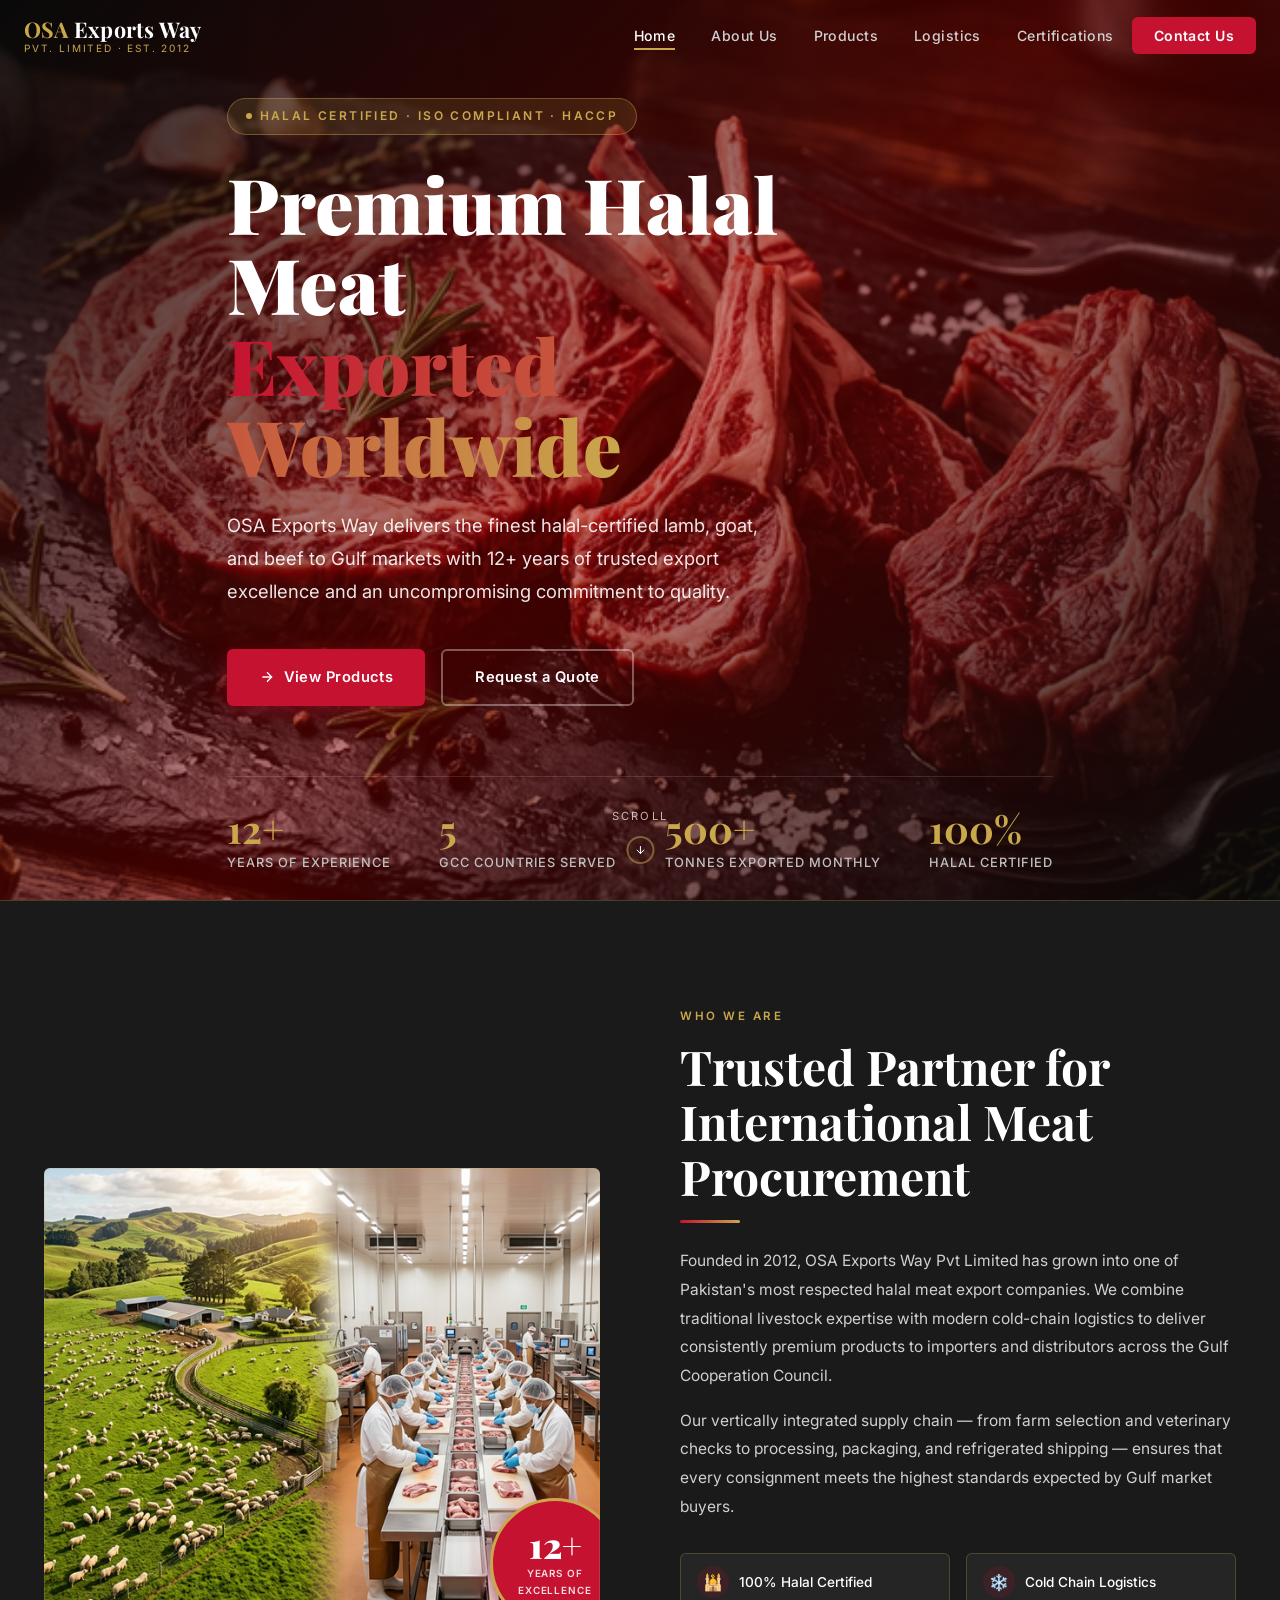
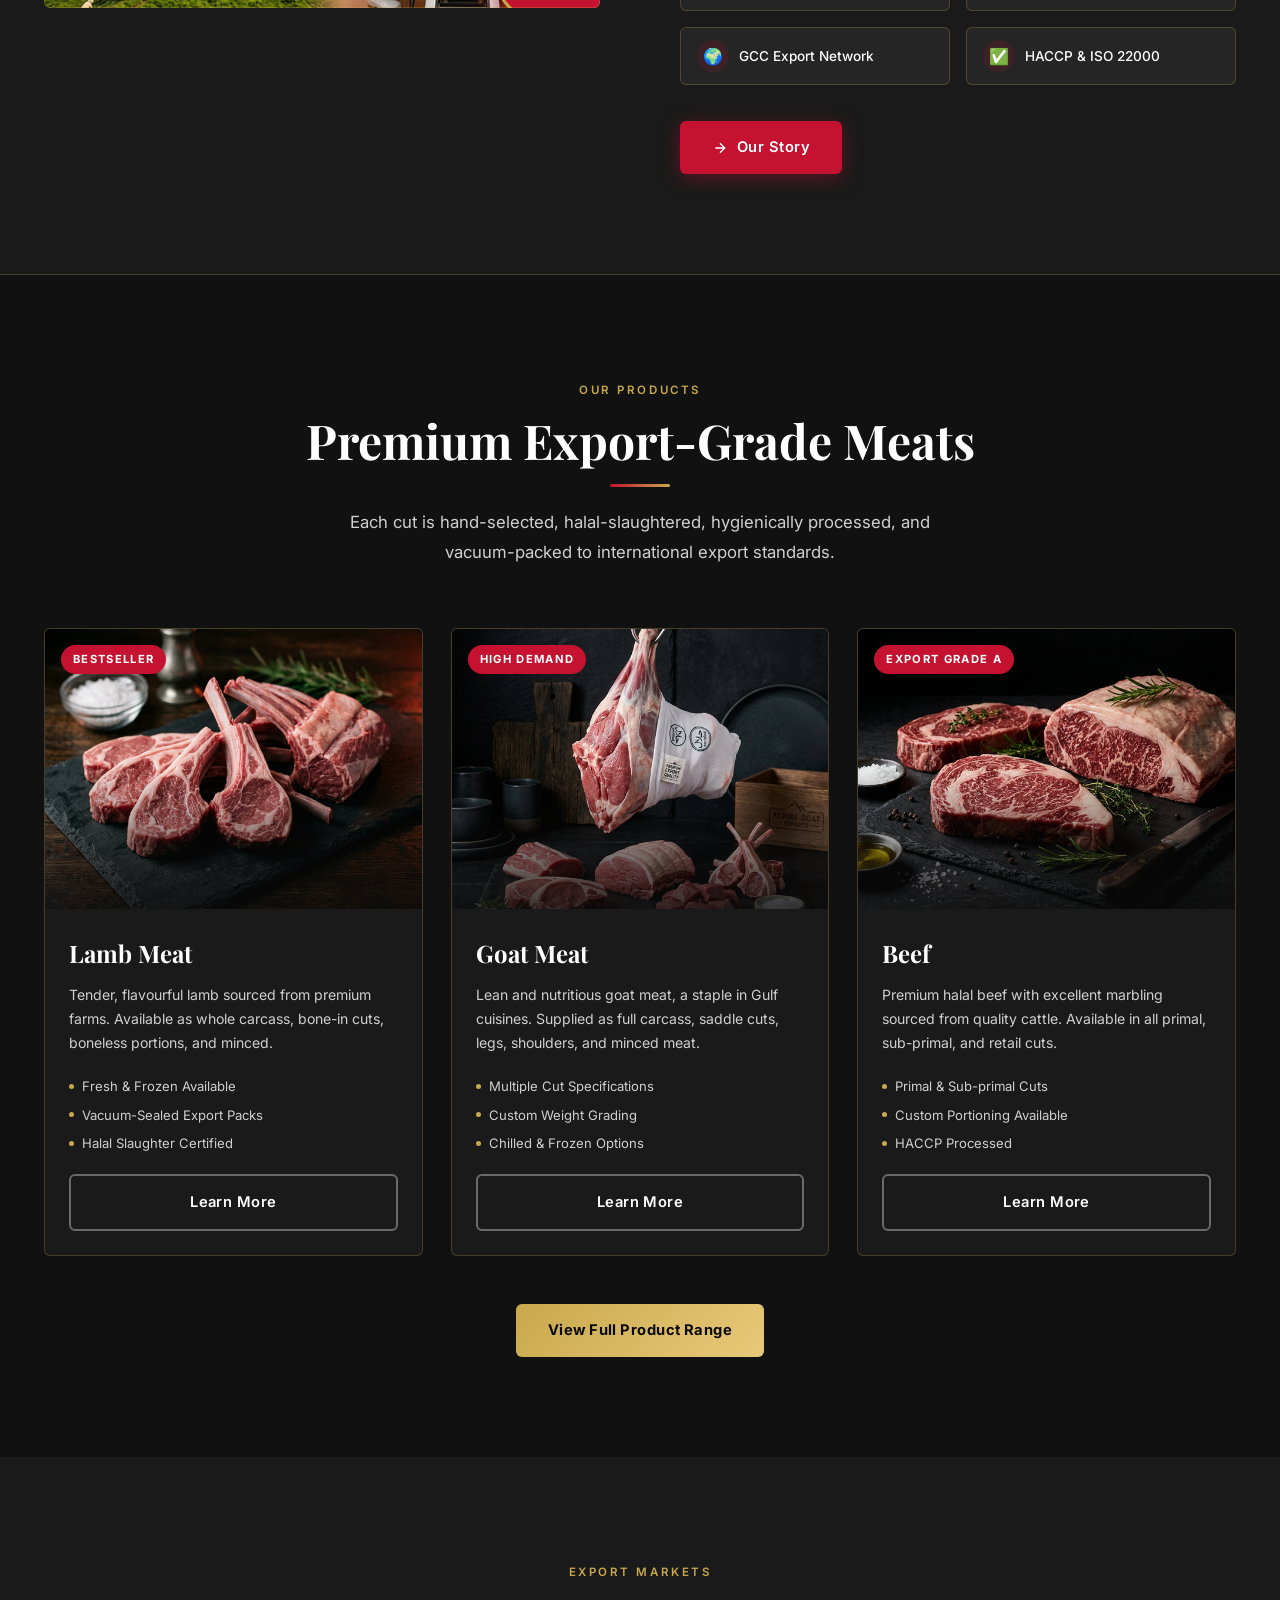
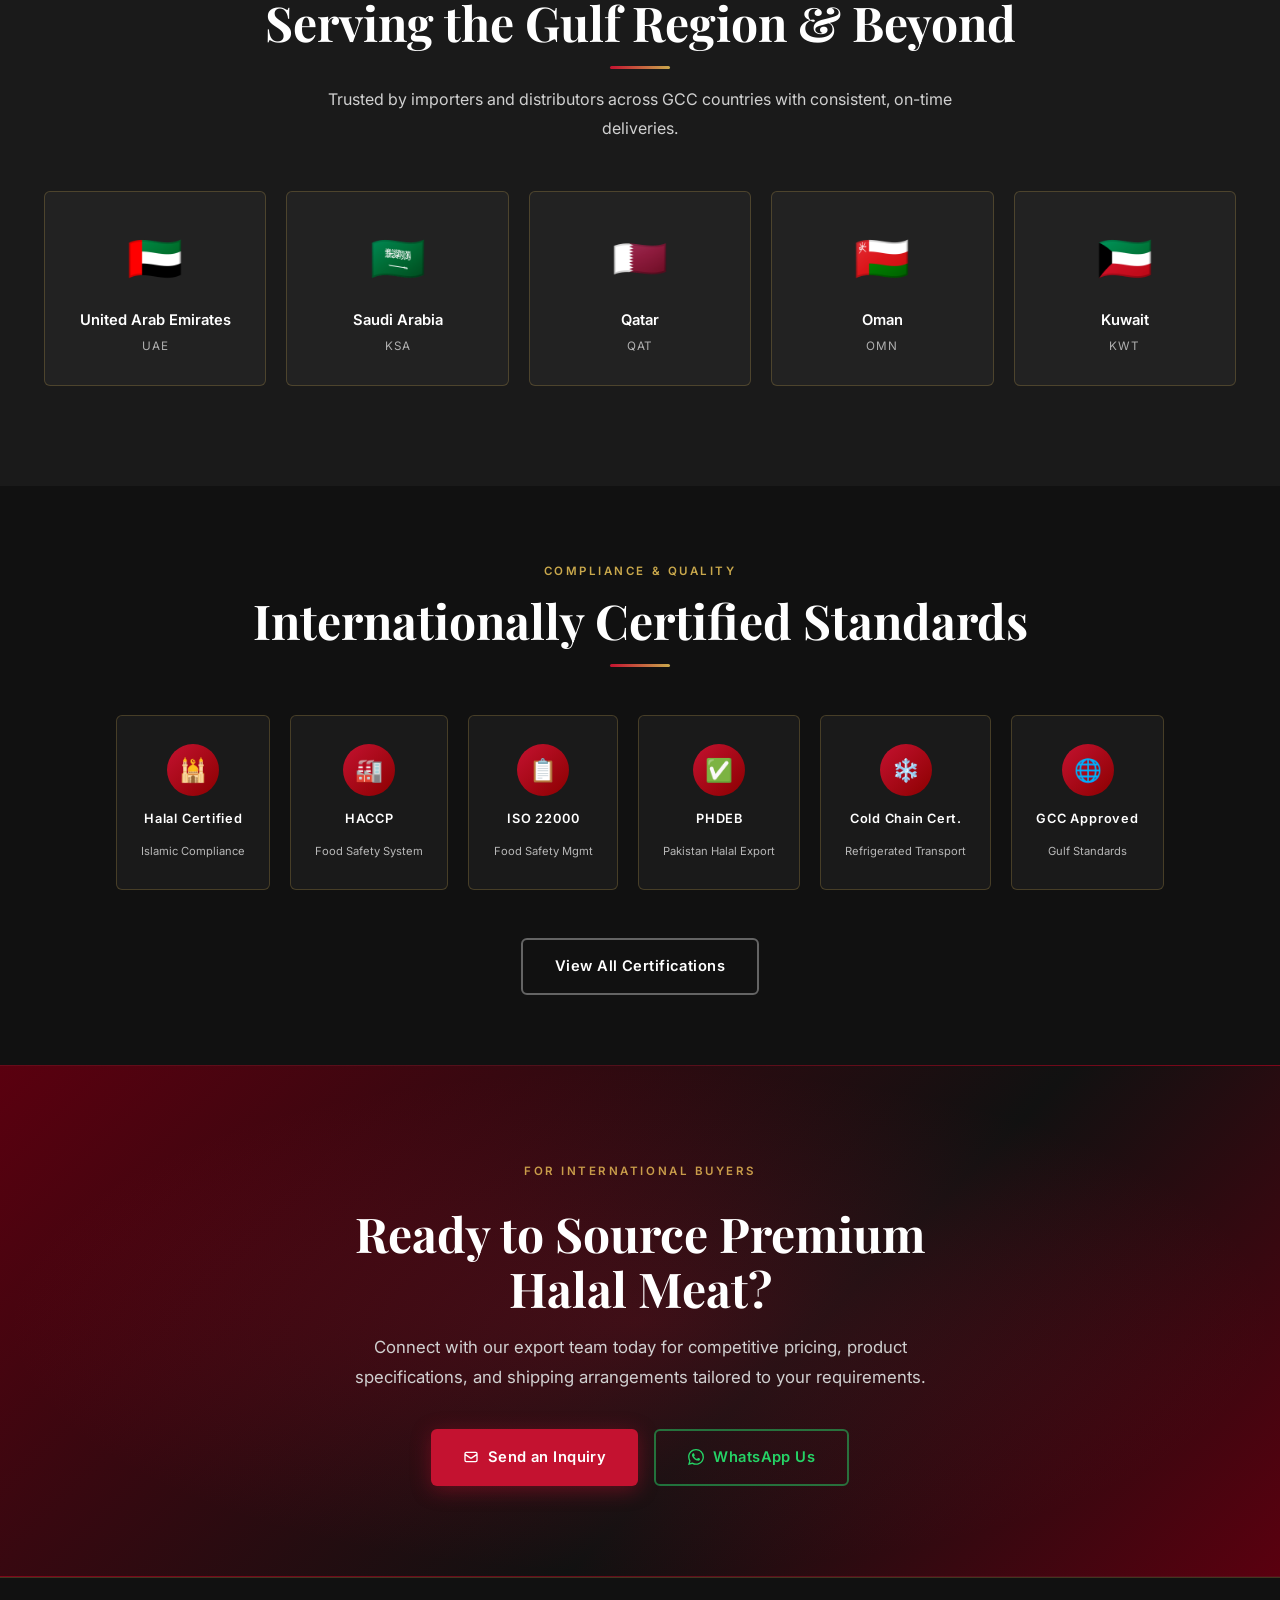
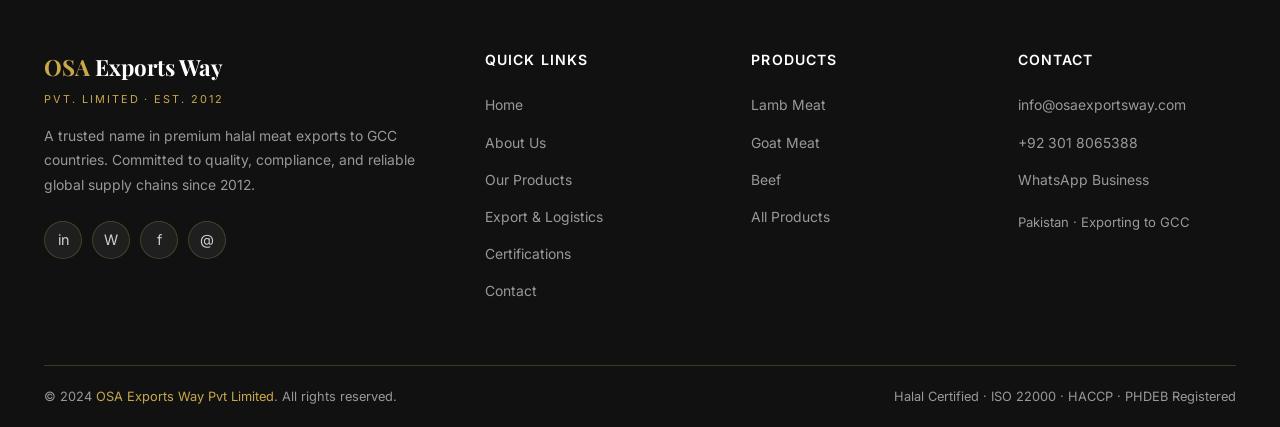
==== commit 1eb30d52: "Update location to Pakistan: APEDA→PHDEB certs, IST→PKT timezone, email→info@osaexportsway.com acros" ====
--- a/Site/index.html
+++ b/Site/index.html
@@ -10,7 +10,7 @@
     />
     <meta
       name="keywords"
-      content="halal meat export, lamb export, goat meat, beef export, meat exporter India, Gulf countries meat, UAE meat supplier, halal certified"
+      content="halal meat export, lamb export, goat meat, beef export, meat exporter Pakistan, Gulf countries meat, UAE meat supplier, halal certified, Pakistan halal meat"
     />
     <link rel="canonical" href="https://osaexportsway.com/" />
     <link rel="stylesheet" href="css/style.css" />
@@ -142,7 +142,7 @@
               "
             >
               Founded in 2012, OSA Exports Way Pvt Limited has grown into one of
-              India's most respected halal meat export companies. We combine
+              Pakistan's most respected halal meat export companies. We combine
               traditional livestock expertise with modern cold-chain logistics
               to deliver consistently premium products to importers and
               distributors across the Gulf Cooperation Council.
@@ -408,8 +408,8 @@
           </div>
           <div class="cert-item fade-up">
             <div class="cert-icon">✅</div>
-            <div class="cert-name">APEDA</div>
-            <div class="cert-sub">Agri Export India</div>
+            <div class="cert-name">PHDEB</div>
+            <div class="cert-sub">Pakistan Halal Export</div>
           </div>
           <div class="cert-item fade-up">
             <div class="cert-icon">❄️</div>
@@ -519,8 +519,8 @@
             <div class="footer-col-title">Contact</div>
             <ul class="footer-col-links">
               <li>
-                <a href="mailto:ZaheerAhmad505@gmail.com"
-                  >ZaheerAhmad505@gmail.com</a
+                <a href="mailto:info@osaexportsway.com"
+                  >info@osaexportsway.com</a
                 >
               </li>
               <li><a href="tel:+923018065388">+92 301 8065388</a></li>
@@ -535,7 +535,7 @@
               <li
                 style="color: var(--gray); font-size: 0.82rem; margin-top: 8px"
               >
-                India · Exporting to GCC
+                Pakistan · Exporting to GCC
               </li>
             </ul>
           </div>
@@ -546,7 +546,7 @@
             reserved.
           </div>
           <div class="footer-bottom-text">
-            Halal Certified · ISO 22000 · HACCP · APEDA Registered
+            Halal Certified · ISO 22000 · HACCP · PHDEB Registered
           </div>
         </div>
       </div>
